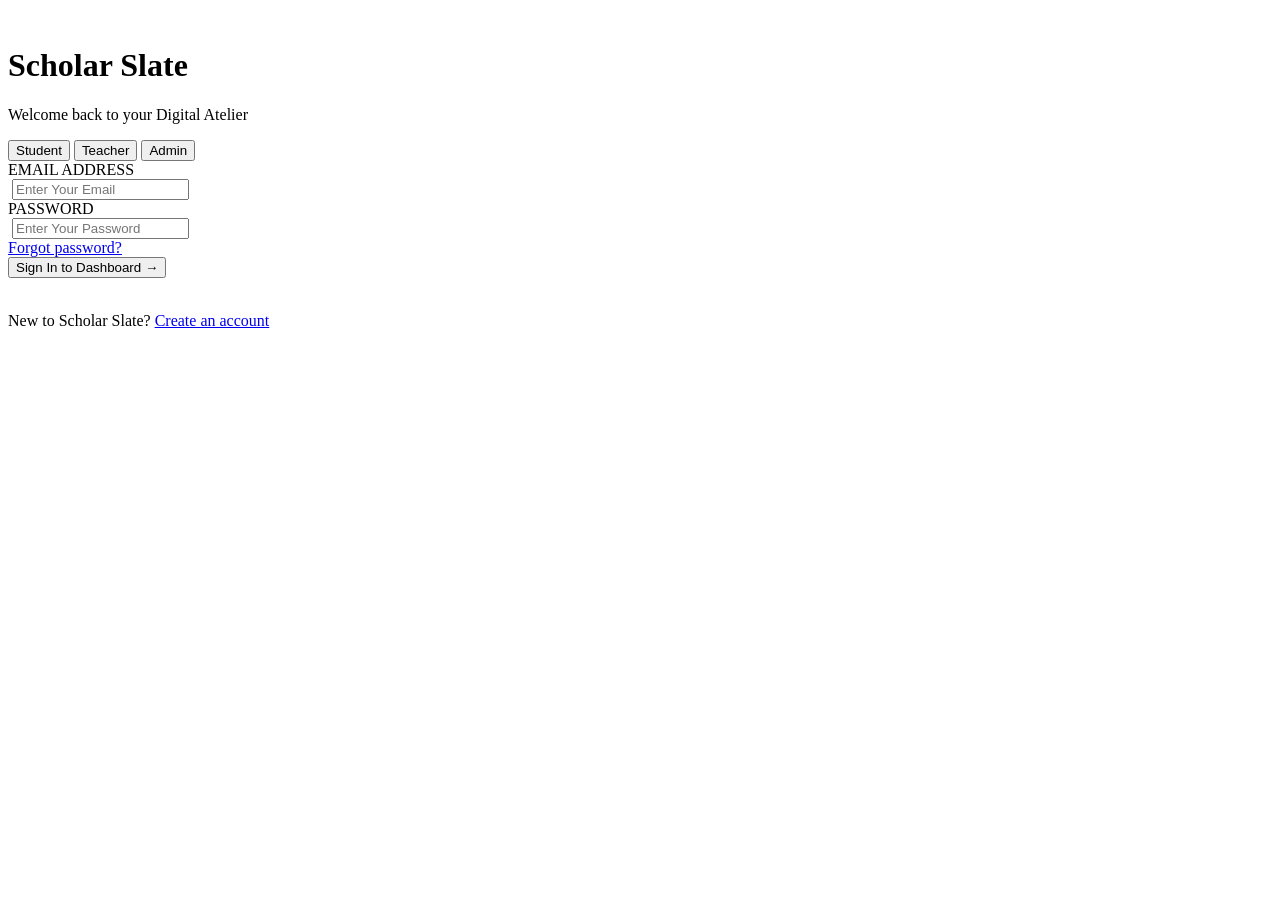
==== index.html @ 67474dd5 "Add files via upload" ====
<!doctype html>
<html lang="en">
  <head>
    <meta charset="UTF-8" />
    <meta name="viewport" content="width=device-width, initial-scale=1.0" />
    <link rel="stylesheet" href="style-login/main.css" />
    <title>login</title>
  </head>

  <body>
    <div class="sec-1">
      <img src="images-login/Margin.png" alt="" />
      <h1>Scholar Slate</h1>
      <p>Welcome back to your Digital Atelier</p>
    </div>

    <div class="tabs">
      <button class="tab active">Student</button>
      <button class="tab">Teacher</button>
      <button class="tab">Admin</button>
    </div>

    <div class="sec-3">
      <div class="input-group">
        <label>EMAIL ADDRESS</label>
        <div class="field">
          <span class="icon"><img src="images-login/email icon.png" alt="" /></span>
          <input type="email" placeholder="Enter Your Email" />
        </div>
      </div>

      <div class="input-group">
        <div class="label-row">
          <label>PASSWORD</label>
        </div>
        <div class="field">
          <span class="icon"><img src="images-login/bill.png" alt="" /></span>
          <input type="password" placeholder="Enter Your Password" />
        </div>
        <a href="../forget-password/index-forget-password.html" class="forgot"
          >Forgot password?</a
        >
      </div>

      <button class="login-btn">Sign In to Dashboard <span>→</span></button>
    </div>
    <br />
    <p>
      New to Scholar Slate?
      <a href="../register/index-register.html">Create an account</a>
    </p>

    <script src="mooo.js"></script>
  </body>
</html>
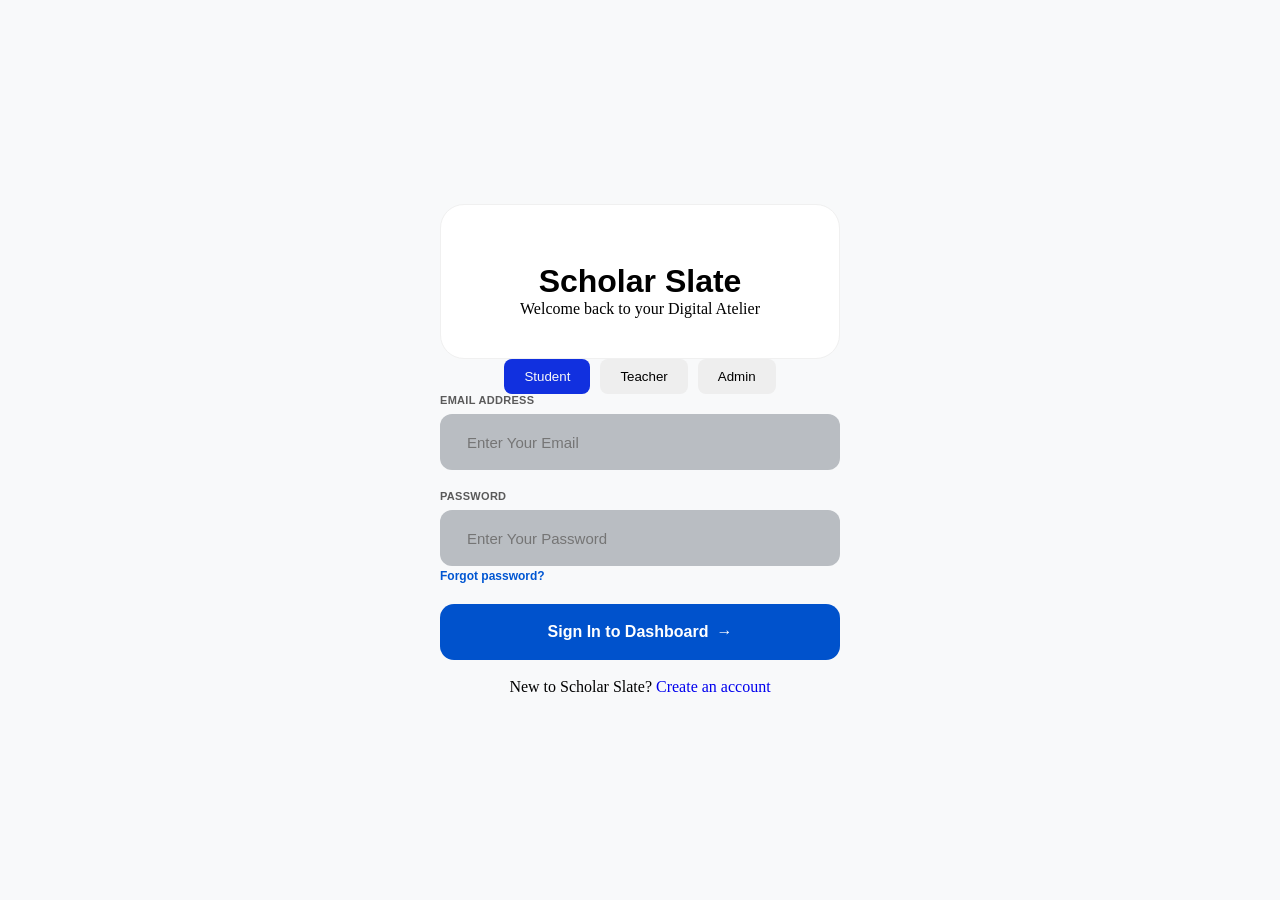
==== commit 4385293f: "Fix indentation and update stylesheet path" ====
--- a/index.html
+++ b/index.html
@@ -3,7 +3,7 @@
   <head>
     <meta charset="UTF-8" />
     <meta name="viewport" content="width=device-width, initial-scale=1.0" />
-    <link rel="stylesheet" href="style-login/main.css" />
+     <link rel="stylesheet" href="login/style-login/main.css" />   
     <title>login</title>
   </head>
 
--- a/login/style-login/main.css
+++ b/login/style-login/main.css
@@ -0,0 +1,176 @@
+/* ل click اعمل 
+student
+teacher
+admin */
+ 
+ * {
+  margin: 0;
+  padding: 0;
+  box-sizing: border-box;
+}
+
+body {
+  background-color: rgb(248, 249, 250);
+  display: flex;
+  justify-content: center;
+  align-items: center;
+  height: 100vh;
+  margin: 0;
+  flex-direction: column;
+  font-family:  Arial, sans-serif;
+}
+
+p{
+  font-family: Inter;
+}
+
+.sec-1 {
+  background-color: rgb(255, 255, 255);
+  width: 400px;
+  padding: 40px;
+  border-radius: 24px;
+  border: 1px solid rgb(240, 240, 240);
+  text-align: center;
+}
+
+.tabs {
+  display: flex;
+  gap: 10px;
+}
+
+.tab {
+  padding: 10px 20px;
+  border: none;
+  background: #eee;
+  cursor: pointer;
+  border-radius: 8px;
+  transition: 0.3s;
+}
+
+/* hover */
+.tab:hover {
+  background: #1130df;
+  color: white;
+  transition: .5s;
+}
+
+/* active */
+.tab.active {
+  background: #1130df;
+  color: rgb(248, 248, 248);
+}
+
+/* .sec-2 {
+  display: flex;
+  background-color: #f1f3f5;
+  padding: 5px;
+  border-radius: 12px;
+  width: 100%;
+  max-width: 350px;
+  margin: 20px auto;
+} */
+
+
+/* .sec-2 :hover{
+     
+  background-color: #0056d2;
+  color: #e2e8f0;
+  transition: .5s;
+
+
+} */
+
+.role-btn {
+  flex: 1;
+  padding: 10px;
+  border: 1px solid rgb(229, 231, 235);
+  background: rgb(249, 250, 251);
+  border-radius: 8px;
+  cursor: pointer;
+  transition: 0.3s;
+}
+
+/* .role-btn.active {
+  background-color: rgb(238, 242, 255);
+  border-color: rgb(59, 130, 246);
+  color: rgb(59, 130, 246);
+} */
+
+
+
+
+.sec-3 {
+  width: 100%;
+  max-width: 400px;
+  margin: 0 auto;
+  display: flex;
+  flex-direction: column;
+  gap: 20px;
+  
+}
+
+.sec-3 label {
+  display: block;
+  font-size: 11px;
+  font-weight: 800;
+  color: #5a5a5a;
+  margin-bottom: 8px;
+  letter-spacing: 0.3px;
+}
+
+.sec-3 .field {
+  display: flex;
+  align-items: center;
+  background-color: #b9bdc2;
+  border-radius: 12px;
+  padding: 0 16px;
+  height: 56px;
+  border: 1px solid transparent;
+}
+
+.sec-3 .field:focus-within {
+  background-color: #ffffff;
+  border-color: #0056d2;
+  box-shadow: 0 0 0 4px rgba(0, 86, 210, 0.1);
+}
+
+.sec-3 .field input {
+  flex: 1;
+  background: transparent;
+  border: none;
+  font-size: 15px;
+  color: #333;
+  padding: 0 10px;
+  outline: none;
+}
+
+.sec-3 .field .icon {
+  font-size: 18px;
+}
+
+.sec-3 .forgot {
+  color: #0056d2;
+  font-size: 12px;
+  font-weight: 700;
+  text-decoration: none;
+}
+
+.sec-3 .login-btn {
+  width: 100%;
+  background-color: #0052cc;
+  color: #ffffff;
+  border: none;
+  border-radius: 14px;
+  height: 56px;
+  font-size: 16px;
+  font-weight: 600;
+  cursor: pointer;
+  display: flex;
+  justify-content: center;
+  align-items: center;
+  gap: 8px;
+}
+
+a {
+  text-decoration: none;
+}
